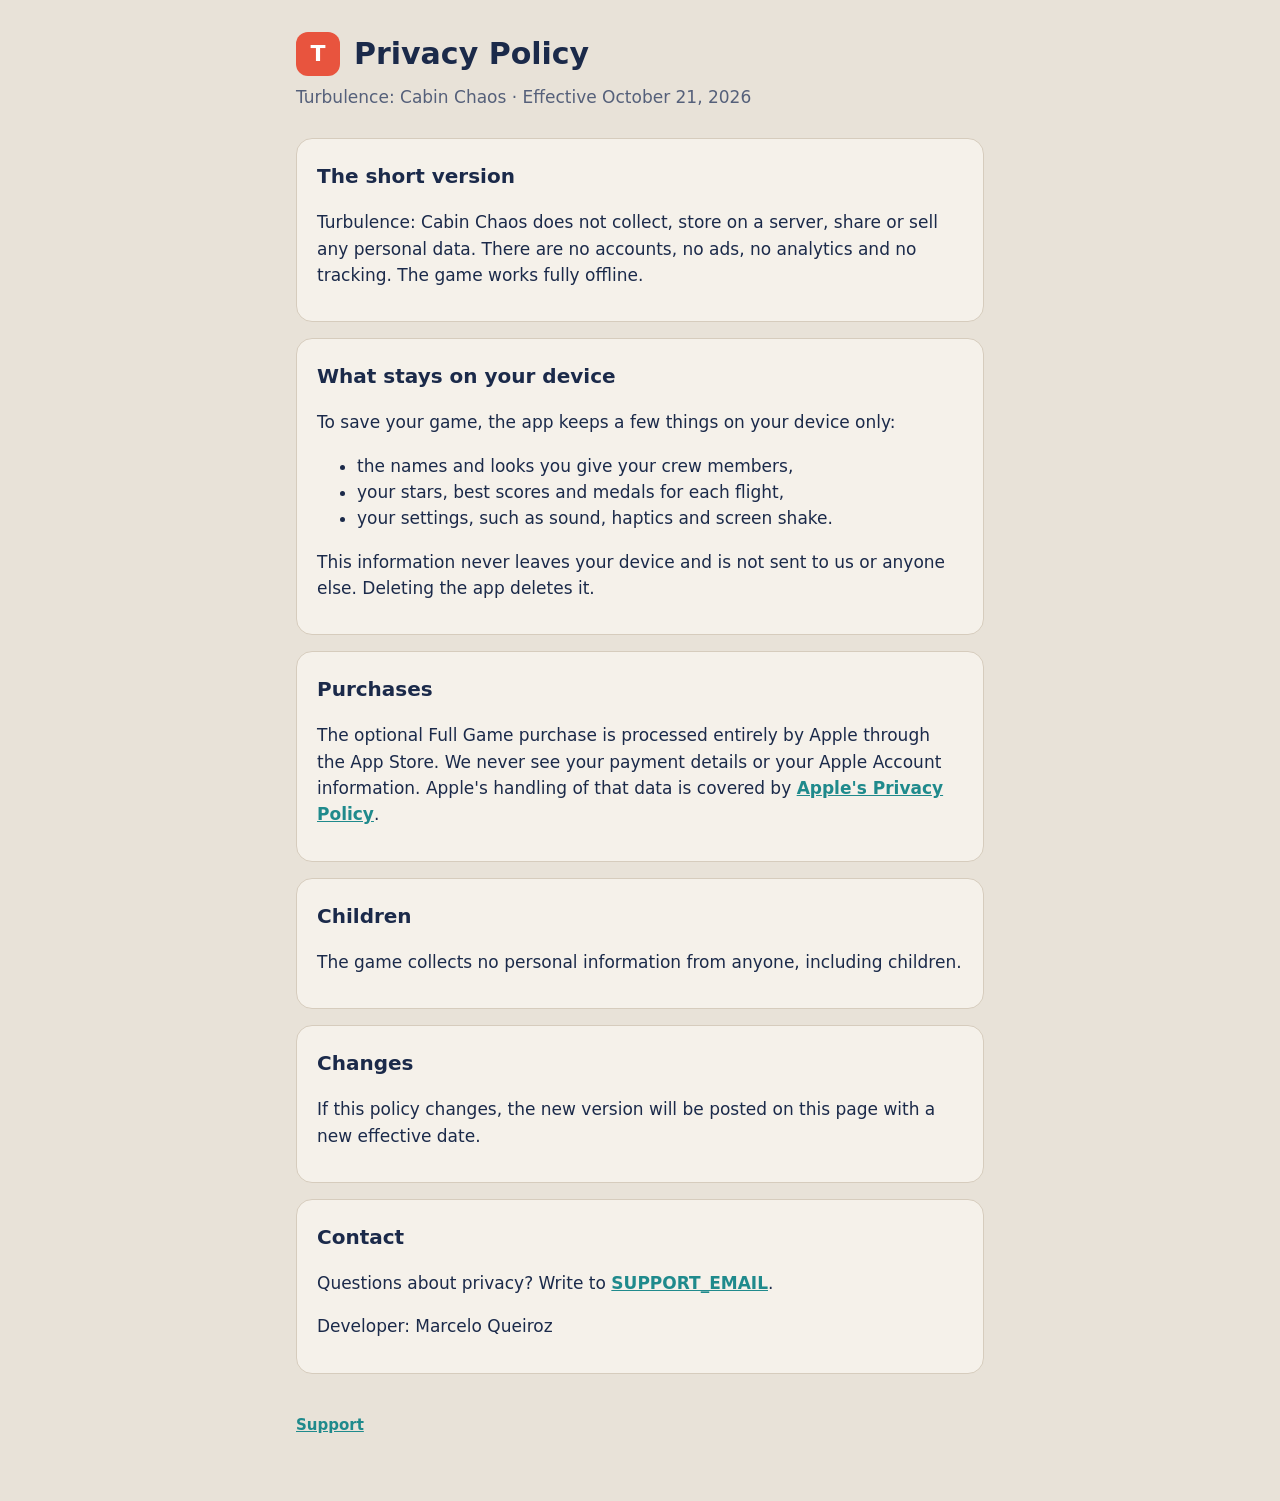
==== privacy.html @ 11b94a40 "Support page and privacy policy for Turbulence: Cabin Chaos Co-Authored-By: Claude Opus 5.5 <noreply" ====
<!doctype html>
<html lang="en">
<head>
<meta charset="utf-8">
<meta name="viewport" content="width=device-width, initial-scale=1">
<title>Turbulence: Cabin Chaos — Privacy Policy</title>
<meta name="description" content="Privacy policy for Turbulence: Cabin Chaos. The game collects no personal data.">
<link rel="stylesheet" href="style.css">
</head>
<body>
<main>
  <header><div class="mark" aria-hidden="true">T</div><h1>Privacy Policy</h1></header>
  <p class="sub">Turbulence: Cabin Chaos · Effective October 21, 2026</p>

  <section>
    <h2>The short version</h2>
    <p>Turbulence: Cabin Chaos does not collect, store on a server, share or sell any personal data. There are no accounts, no ads, no analytics and no tracking. The game works fully offline.</p>
  </section>

  <section>
    <h2>What stays on your device</h2>
    <p>To save your game, the app keeps a few things on your device only:</p>
    <ul>
      <li>the names and looks you give your crew members,</li>
      <li>your stars, best scores and medals for each flight,</li>
      <li>your settings, such as sound, haptics and screen shake.</li>
    </ul>
    <p>This information never leaves your device and is not sent to us or anyone else. Deleting the app deletes it.</p>
  </section>

  <section>
    <h2>Purchases</h2>
    <p>The optional Full Game purchase is processed entirely by Apple through the App Store. We never see your payment details or your Apple Account information. Apple's handling of that data is covered by <a href="https://www.apple.com/legal/privacy/">Apple's Privacy Policy</a>.</p>
  </section>

  <section>
    <h2>Children</h2>
    <p>The game collects no personal information from anyone, including children.</p>
  </section>

  <section>
    <h2>Changes</h2>
    <p>If this policy changes, the new version will be posted on this page with a new effective date.</p>
  </section>

  <section>
    <h2>Contact</h2>
    <p>Questions about privacy? Write to <a href="mailto:SUPPORT_EMAIL">SUPPORT_EMAIL</a>.</p>
    <p>Developer: Marcelo Queiroz</p>
  </section>

  <nav><a href="index.html">Support</a></nav>
</main>
</body>
</html>
---- style.css ----
/* Turbulence support site: the game's cream, navy and coral (Theme.swift) */
:root {
  --cream: #E8E2D8; --navy: #1B2A4A; --coral: #E8543E; --teal: #1F8A8C; --ink: #1B2A4A; --muted: #55607A;
  --card: #F5F1EA; --line: #D6CCBD; --bg: #E8E2D8;
}
@media (prefers-color-scheme: dark) {
  :root { --bg: #111C33; --card: #17264A; --ink: #F3EEE6; --muted: #A9B3C8; --line: #2A3B63; }
}
* { box-sizing: border-box; }
body { margin: 0; background: var(--bg); color: var(--ink); font: 17px/1.55 ui-rounded, -apple-system, "SF Pro Rounded", system-ui, sans-serif; }
main { max-width: 720px; margin: 0 auto; padding: 32px 16px 64px; }
header { display: flex; align-items: center; gap: 14px; margin-bottom: 8px; }
header .mark { width: 44px; height: 44px; border-radius: 12px; background: var(--coral); display: grid; place-items: center; color: #fff; font-weight: 800; font-size: 22px; }
h1 { font-size: 30px; line-height: 1.2; margin: 0; }
.sub { color: var(--muted); margin: 4px 0 28px; }
h2 { font-size: 20px; margin: 32px 0 8px; }
section { background: var(--card); border: 1px solid var(--line); border-radius: 16px; padding: 4px 20px 16px; margin: 16px 0; }
a { color: var(--teal); font-weight: 600; }
.contact { display: inline-block; margin-top: 8px; padding: 10px 18px; border-radius: 999px; background: var(--coral); color: #fff; text-decoration: none; }
nav { margin-top: 40px; color: var(--muted); font-size: 15px; }
nav a { margin-right: 16px; }
section h2:first-child { margin-top: 18px; }
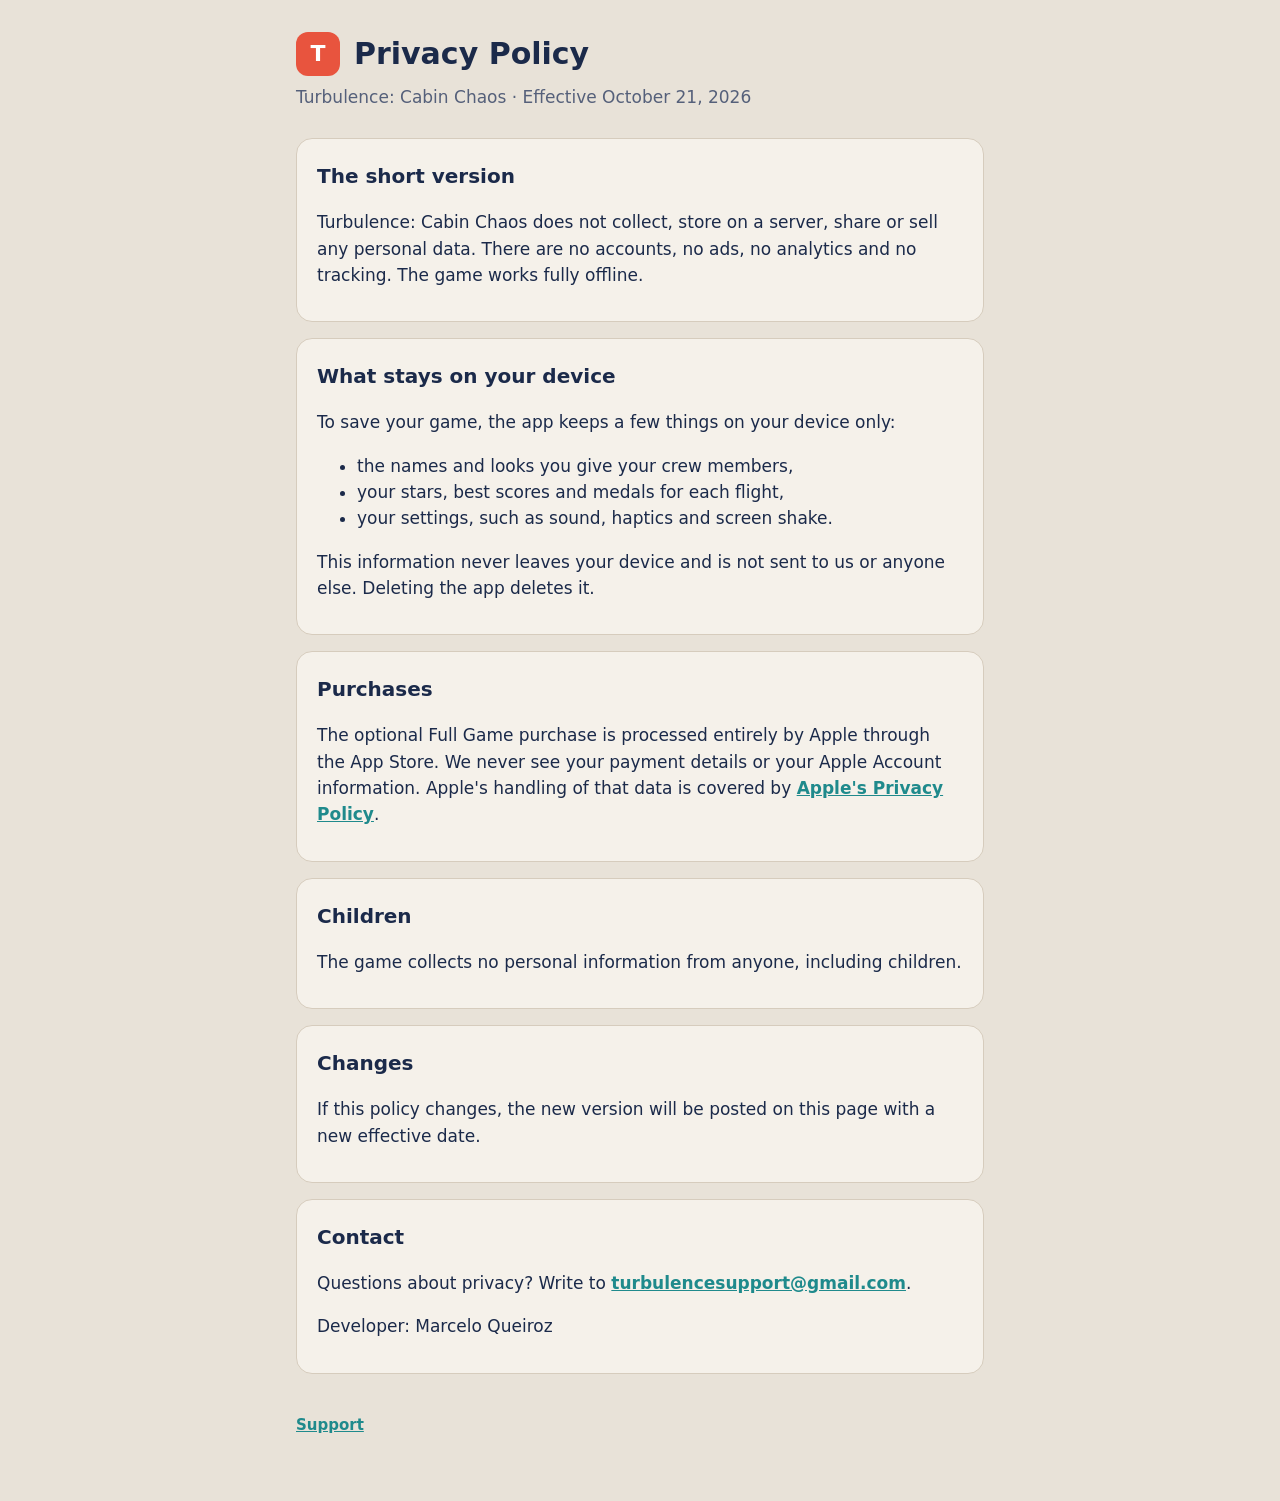
==== commit 2d9c9084: "Support email: turbulencesupport@gmail.com Co-Authored-By: Claude Opus 5.5 <noreply@anthropic.com>" ====
--- a/privacy.html
+++ b/privacy.html
@@ -45,7 +45,7 @@
 
   <section>
     <h2>Contact</h2>
-    <p>Questions about privacy? Write to <a href="mailto:SUPPORT_EMAIL">SUPPORT_EMAIL</a>.</p>
+    <p>Questions about privacy? Write to <a href="mailto:turbulencesupport@gmail.com">turbulencesupport@gmail.com</a>.</p>
     <p>Developer: Marcelo Queiroz</p>
   </section>
 
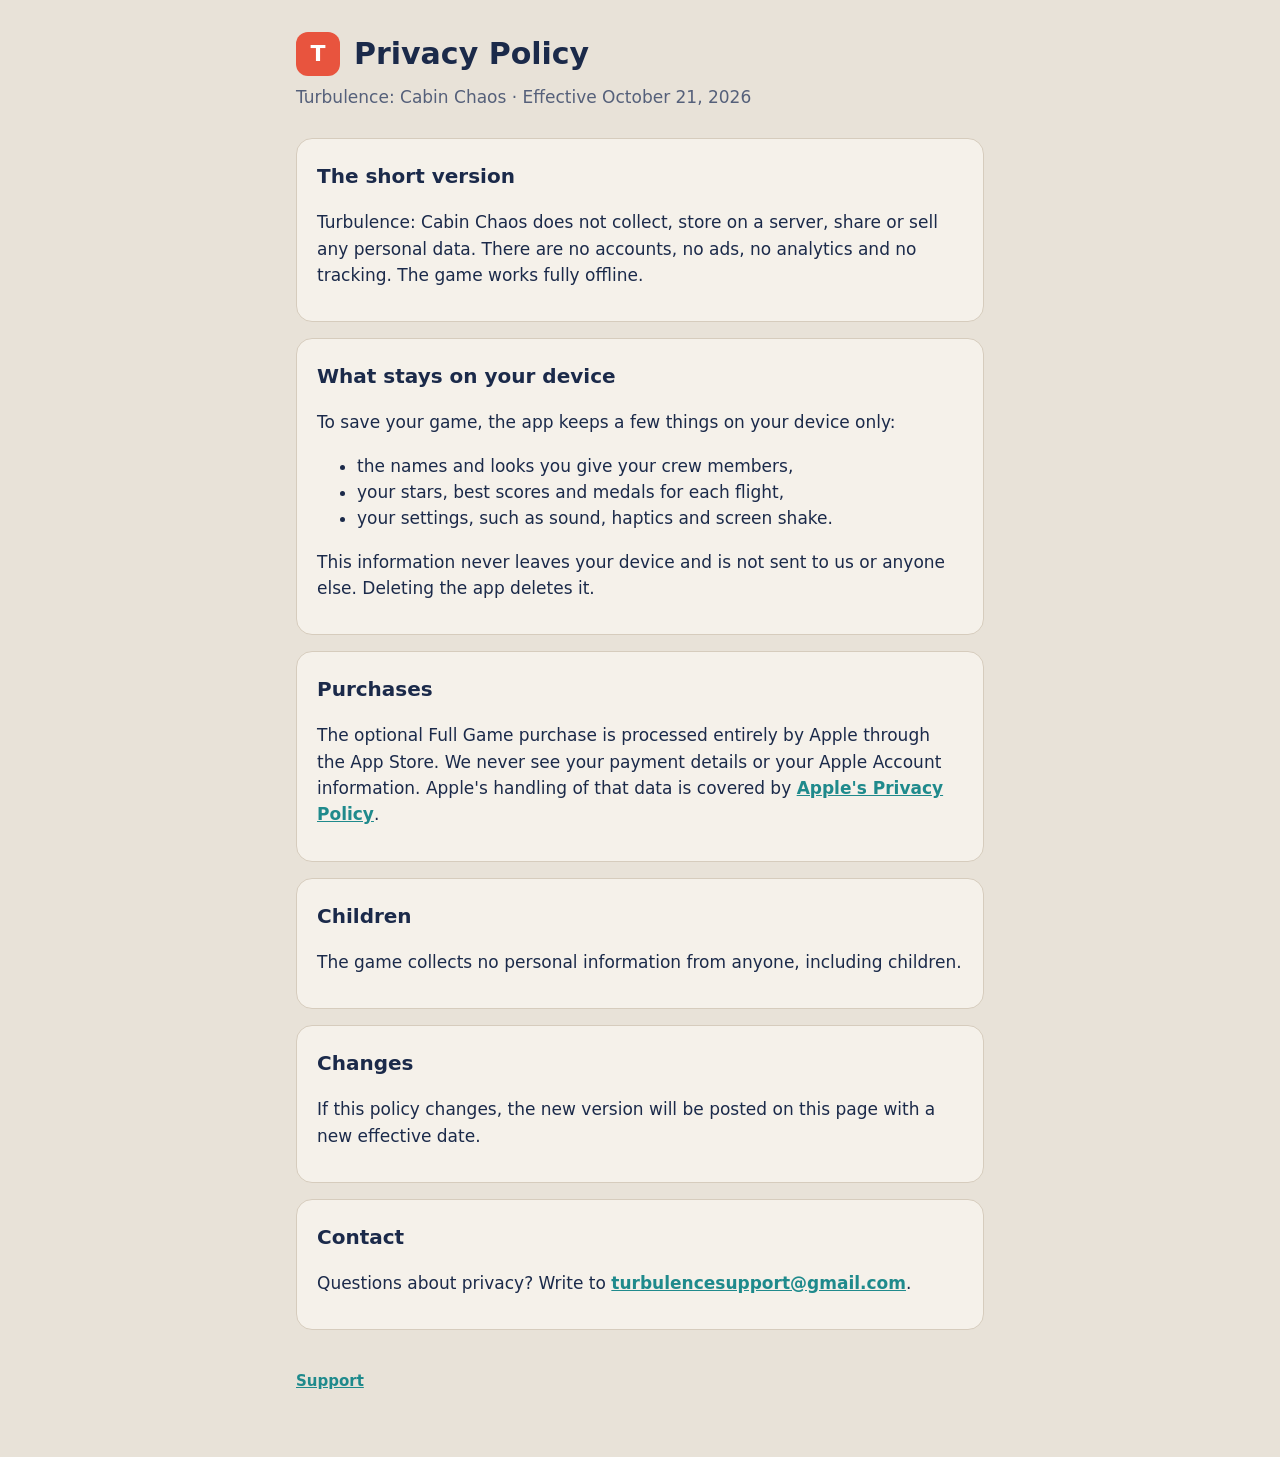
==== commit 711497b8: "Privacy page: drop the developer name Co-Authored-By: Claude Opus 5.5 <noreply@anthropic.com>" ====
--- a/privacy.html
+++ b/privacy.html
@@ -46,7 +46,6 @@
   <section>
     <h2>Contact</h2>
     <p>Questions about privacy? Write to <a href="mailto:turbulencesupport@gmail.com">turbulencesupport@gmail.com</a>.</p>
-    <p>Developer: Marcelo Queiroz</p>
   </section>
 
   <nav><a href="index.html">Support</a></nav>
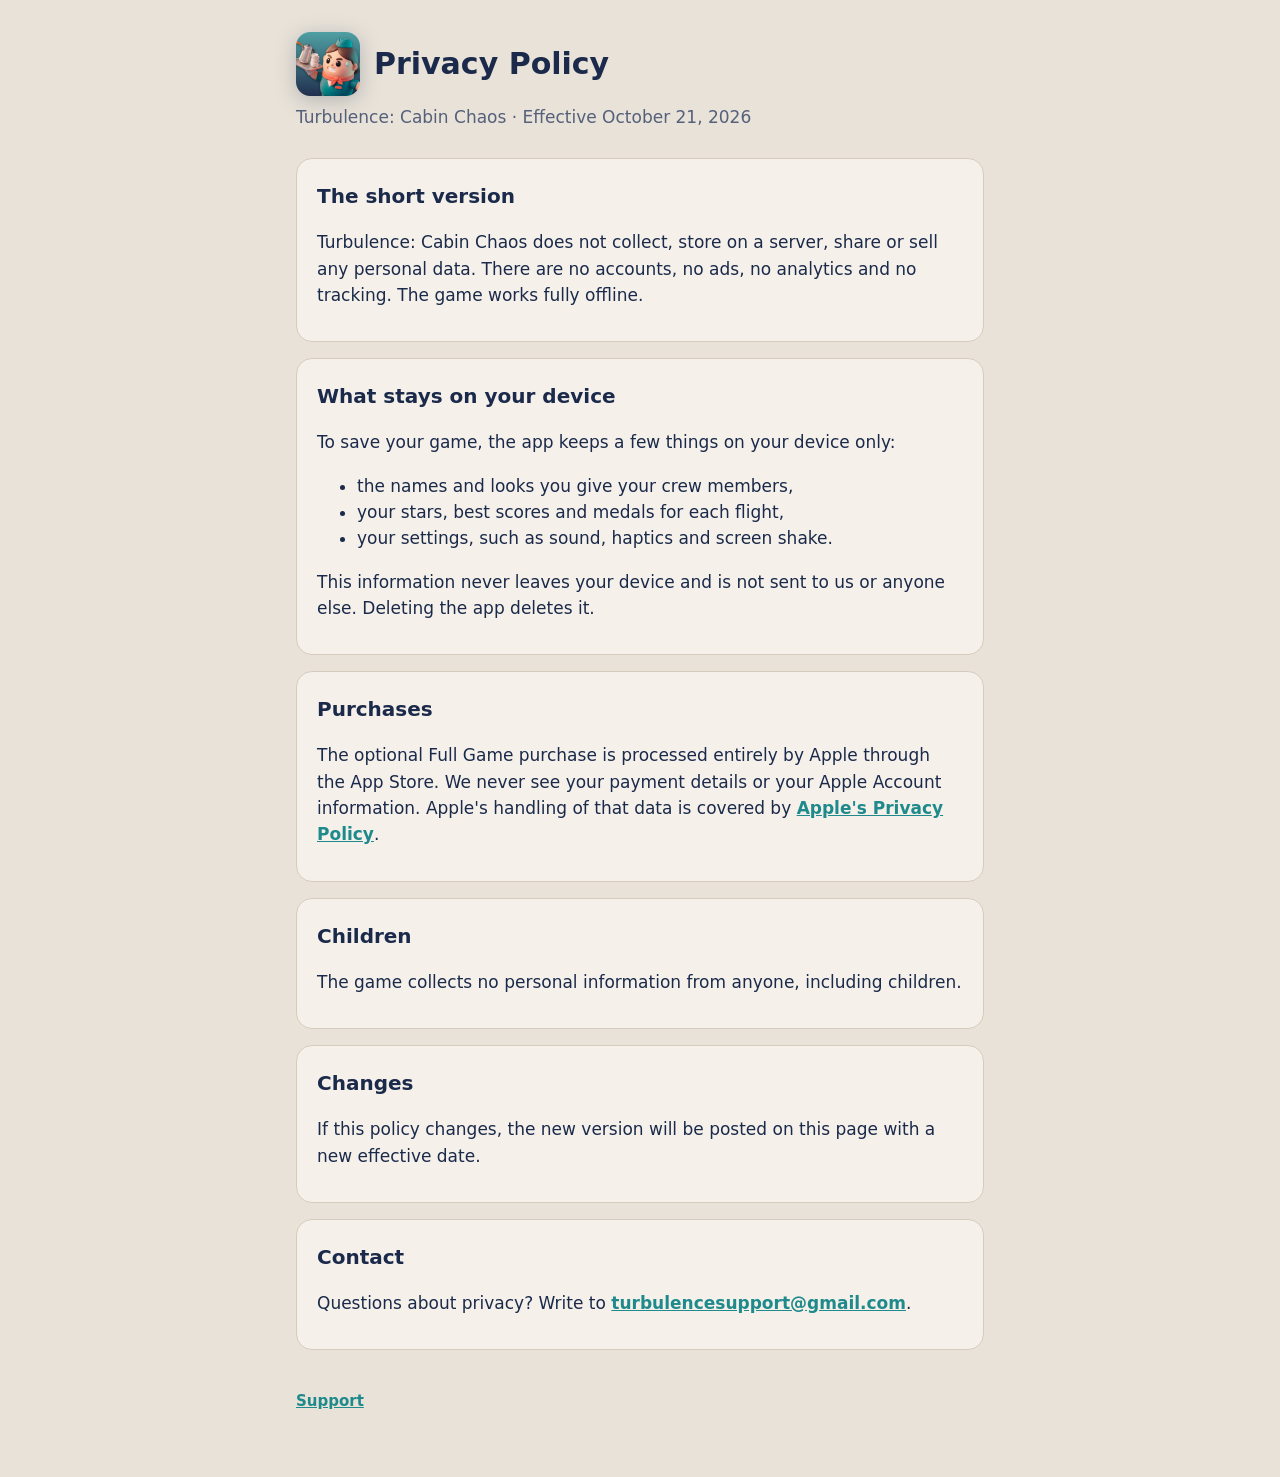
==== commit d5774375: "Use the game icon in the header, as the favicon and as the home-screen icon Co-Authored-By: Claude O" ====
--- a/privacy.html
+++ b/privacy.html
@@ -6,10 +6,12 @@
 <title>Turbulence: Cabin Chaos — Privacy Policy</title>
 <meta name="description" content="Privacy policy for Turbulence: Cabin Chaos. The game collects no personal data.">
 <link rel="stylesheet" href="style.css">
+<link rel="icon" type="image/png" href="favicon.png">
+<link rel="apple-touch-icon" href="apple-touch-icon.png">
 </head>
 <body>
 <main>
-  <header><div class="mark" aria-hidden="true">T</div><h1>Privacy Policy</h1></header>
+  <header><img class="mark" src="icon.png" alt="Turbulence app icon" width="64" height="64"><h1>Privacy Policy</h1></header>
   <p class="sub">Turbulence: Cabin Chaos · Effective October 21, 2026</p>
 
   <section>
--- a/style.css
+++ b/style.css
@@ -10,7 +10,7 @@
 body { margin: 0; background: var(--bg); color: var(--ink); font: 17px/1.55 ui-rounded, -apple-system, "SF Pro Rounded", system-ui, sans-serif; }
 main { max-width: 720px; margin: 0 auto; padding: 32px 16px 64px; }
 header { display: flex; align-items: center; gap: 14px; margin-bottom: 8px; }
-header .mark { width: 44px; height: 44px; border-radius: 12px; background: var(--coral); display: grid; place-items: center; color: #fff; font-weight: 800; font-size: 22px; }
+header .mark { width: 64px; height: 64px; flex: none; filter: drop-shadow(0 4px 10px rgba(27, 42, 74, 0.25)); }
 h1 { font-size: 30px; line-height: 1.2; margin: 0; }
 .sub { color: var(--muted); margin: 4px 0 28px; }
 h2 { font-size: 20px; margin: 32px 0 8px; }
